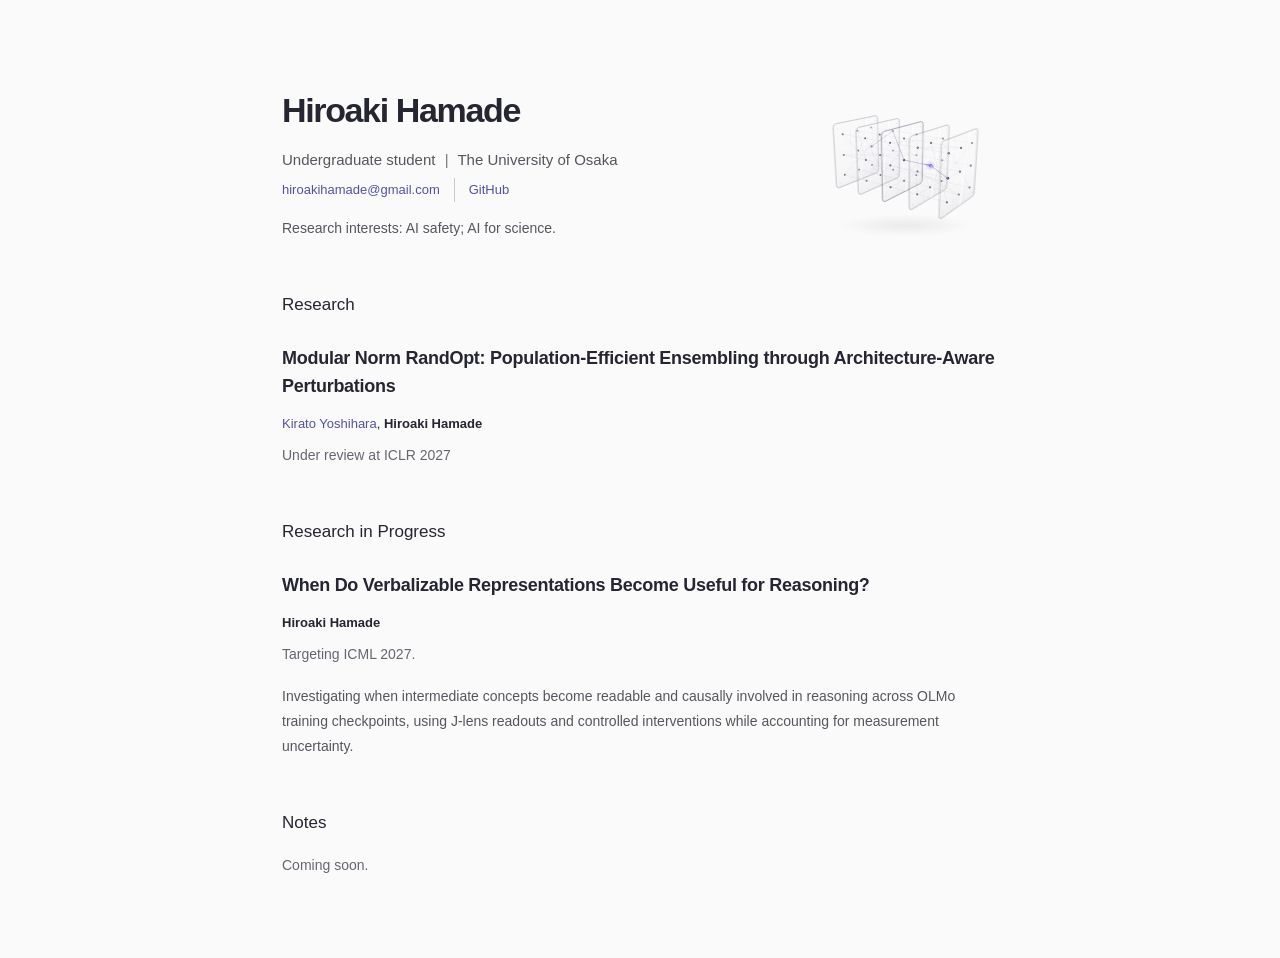
==== model.html @ 0128ebba "Update portfolio with day-night interactive artwork" ====
<!doctype html>
<html lang="en">
  <head>
    <meta charset="utf-8">
    <meta name="viewport" content="width=device-width, initial-scale=1">
    <meta name="theme-color" content="#fafafa">
    <meta name="robots" content="noindex, nofollow">
    <title>Hiroaki Hamade — model preview</title>
    <meta name="description" content="Local comparison of the neural-model illustration.">
    <link rel="icon" href="data:,">
    <link rel="stylesheet" href="styles.css?v=12">
    <script type="module" src="assets/neural-core.js?v=1"></script>
  </head>
  <body>
    <main>
      <header class="profile">
        <div class="profile-heading">
          <h1>Hiroaki Hamade</h1>
          <p class="affiliation">Undergraduate student <span class="separator" aria-hidden="true">|</span> The University of Osaka</p>
        </div>
        <div class="cosmic-art neural-art">
          <img class="cosmic-poster" src="assets/neural-core-poster.png" width="400" height="356" alt="Five translucent layers of neurons, linked by fine connections and a violet signal path.">
          <button class="cosmic-window" type="button" aria-label="Explore a neural network" aria-describedby="neural-instructions" hidden>
            <canvas aria-hidden="true"></canvas>
          </button>
          <span class="sr-only" id="neural-instructions">Hover over a neuron to reveal its connections. Drag to turn the network. Click, tap, or press Space to send a signal through a new path. Arrow keys rotate the view. Escape resets it. This is an artistic illustration, not a diagram of a specific AI model.</span>
        </div>
        <div class="profile-details">
          <ul class="profile-links" aria-label="Contact and links">
            <li><a href="mailto:hiroakihamade@gmail.com">hiroakihamade@gmail.com</a></li>
            <li><a href="https://github.com/hiroaki-hamade">GitHub</a></li>
          </ul>
          <p class="interests">Research interests: AI safety; AI for science.</p>
        </div>
      </header>

      <section aria-labelledby="research-heading">
        <h2 id="research-heading">Research</h2>
        <article aria-labelledby="paper-title">
          <h3 id="paper-title"><a href="https://kiratoyoshihara.github.io/Modular-Norm-RandOpt-page/">Modular Norm RandOpt: Population-Efficient Ensembling through Architecture-Aware Perturbations</a></h3>
          <p class="authors"><a href="https://kiratoyoshihara.github.io/">Kirato Yoshihara</a>, <strong>Hiroaki Hamade</strong></p>
          <p class="venue">Under review at ICLR 2027</p>
        </article>
      </section>

      <section aria-labelledby="progress-heading">
        <h2 id="progress-heading">Research in Progress</h2>
        <article aria-labelledby="progress-title">
          <h3 id="progress-title">When Do Verbalizable Representations Become Useful for Reasoning?</h3>
          <p class="authors"><strong>Hiroaki Hamade</strong></p>
          <p class="venue">Targeting ICML 2027.</p>
          <p class="summary">Investigating when intermediate concepts become readable and causally involved in reasoning across OLMo training checkpoints, using J-lens readouts and controlled interventions while accounting for measurement uncertainty.</p>
        </article>
      </section>

      <section class="notes" aria-labelledby="notes-heading">
        <h2 id="notes-heading">Notes</h2>
        <p>Coming soon.</p>
      </section>
    </main>
  </body>
</html>
---- styles.css ----
:root {
  color-scheme: light;
  font-family: "Helvetica Neue", Helvetica, Arial, sans-serif;
  color: #252631;
  background: #fafafa;
  -webkit-font-smoothing: antialiased;
}
* { box-sizing: border-box; }
body { margin: 0; font-size: 15px; line-height: 1.8; }
main { max-width: 788px; margin: 0 auto; padding: 88px 36px 80px; }
.profile { display: grid; grid-template-columns: minmax(0, 1fr) 188px; column-gap: 26px; align-items: start; }
.profile-heading { grid-column: 1; grid-row: 1; }
.profile-details { grid-column: 1; grid-row: 2; }
h1 { margin: 0; font-size: 34px; line-height: 1.3; font-weight: 600; letter-spacing: -.04em; }
a { color: #5352a0; text-decoration: none; }
a:hover { text-decoration: underline; text-underline-offset: 3px; }
a:focus-visible, button:focus-visible { outline: 2px solid #77717e; outline-offset: 4px; }
.affiliation { margin: 14px 0 5px; color: #55565e; }
.separator { padding: 0 5px; color: #777781; }
.profile-links { display: flex; flex-wrap: wrap; gap: 4px 14px; margin: 0; padding: 0; list-style: none; font-size: 13px; }
.profile-links a { overflow-wrap: anywhere; }
.profile-links li + li { border-left: 1px solid #c9c9d0; padding-left: 14px; }
.interests { margin: 14px 0 0; color: #55565e; font-size: 14px; }
.cosmic-art { grid-column: 2; grid-row: 1 / 3; position: relative; width: 188px; aspect-ratio: 400 / 356; margin: -10px -5px -12px 0; align-self: center; isolation: isolate; }
.cosmic-poster, .cosmic-window, .cosmic-window canvas { display: block; position: absolute; inset: 0; width: 100%; height: 100%; }
.cosmic-poster { object-fit: contain; }
.cosmic-window { appearance: none; border: 0; border-radius: 50%; margin: 0; padding: 0; background: transparent; cursor: grab; touch-action: none; -webkit-tap-highlight-color: transparent; user-select: none; }
.cosmic-window[hidden] { display: none; }
.cosmic-art[data-ready="true"] .cosmic-poster { visibility: hidden; }
.cosmic-art[data-dragging="true"] .cosmic-window { cursor: grabbing; }
.cosmic-window:focus-visible { outline: 1px solid #9f9182; outline-offset: 3px; }
.cosmic-trails { pointer-events: none; }
.sr-only { position: absolute; width: 1px; height: 1px; overflow: hidden; clip-path: inset(50%); white-space: nowrap; }
section { margin-top: 49px; }
h2 { margin: 0 0 25px; font-size: 17px; font-weight: 500; }
h3 { margin: 0 0 11px; font-size: 18px; line-height: 1.55; font-weight: 600; letter-spacing: -.015em; }
h3 a { color: #252631; }
h3 a:hover, h3 a:focus-visible { color: #5352a0; text-decoration: underline; text-underline-offset: 3px; }
.authors { margin: 0 0 7px; font-size: 13px; }
.authors strong { font-weight: 600; }
.venue { margin: 0; color: #666672; font-size: 14px; }
.summary { margin: 17px 0 0; font-size: 14px; color: #55565e; }
.notes h2 { margin-bottom: 14px; }
.notes p { margin: 0; color: #666672; font-size: 14px; }
::selection { background: #e5e2f4; }
@media (max-width: 680px) {
  .profile { grid-template-columns: minmax(0, 1fr) 144px; column-gap: 20px; }
  .cosmic-art { width: 144px; margin-right: 0; }
  h1 { font-size: 30px; }
}
@media (max-width: 520px) {
  main { padding: 48px 24px 60px; }
  .profile { grid-template-columns: minmax(0, 1fr) 92px; column-gap: 10px; }
  .profile-heading { display: contents; }
  h1 { grid-column: 1; grid-row: 1; align-self: center; font-size: 28px; }
  .cosmic-art { grid-column: 2; grid-row: 1; width: 92px; margin: -12px -3px -9px 0; }
  .affiliation { grid-column: 1 / -1; grid-row: 2; margin-top: 14px; }
  .profile-details { grid-column: 1 / -1; grid-row: 3; }
  .profile-links { flex-direction: column; gap: 4px; }
  .profile-links li + li { border-left: 0; padding-left: 0; }
  section { margin-top: 38px; }
}
@media (max-width: 360px) {
  .profile { grid-template-columns: minmax(0, 1fr) 76px; }
  .cosmic-art { width: 76px; }
  h1 { font-size: 27px; }
}
@media (forced-colors: active) {
  .cosmic-window:focus-visible { outline: 2px solid ButtonText; }
}
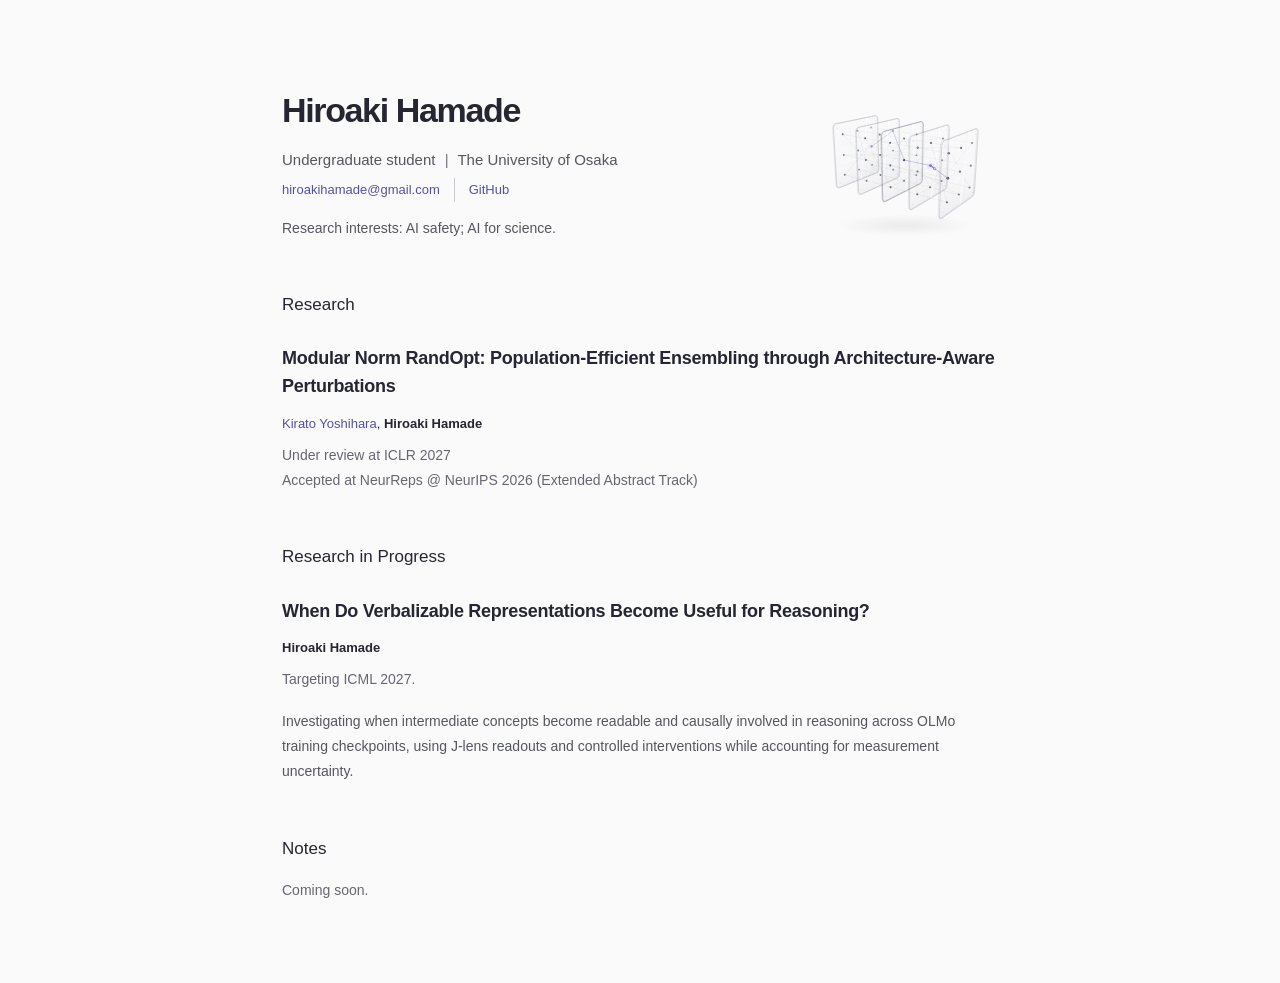
==== commit e3b80056: "Record NeurReps 2026 extended abstract acceptance" ====
--- a/model.html
+++ b/model.html
@@ -40,6 +40,7 @@
           <h3 id="paper-title"><a href="https://kiratoyoshihara.github.io/Modular-Norm-RandOpt-page/">Modular Norm RandOpt: Population-Efficient Ensembling through Architecture-Aware Perturbations</a></h3>
           <p class="authors"><a href="https://kiratoyoshihara.github.io/">Kirato Yoshihara</a>, <strong>Hiroaki Hamade</strong></p>
           <p class="venue">Under review at ICLR 2027</p>
+          <p class="venue">Accepted at NeurReps @ NeurIPS 2026 (Extended Abstract Track)</p>
         </article>
       </section>
 
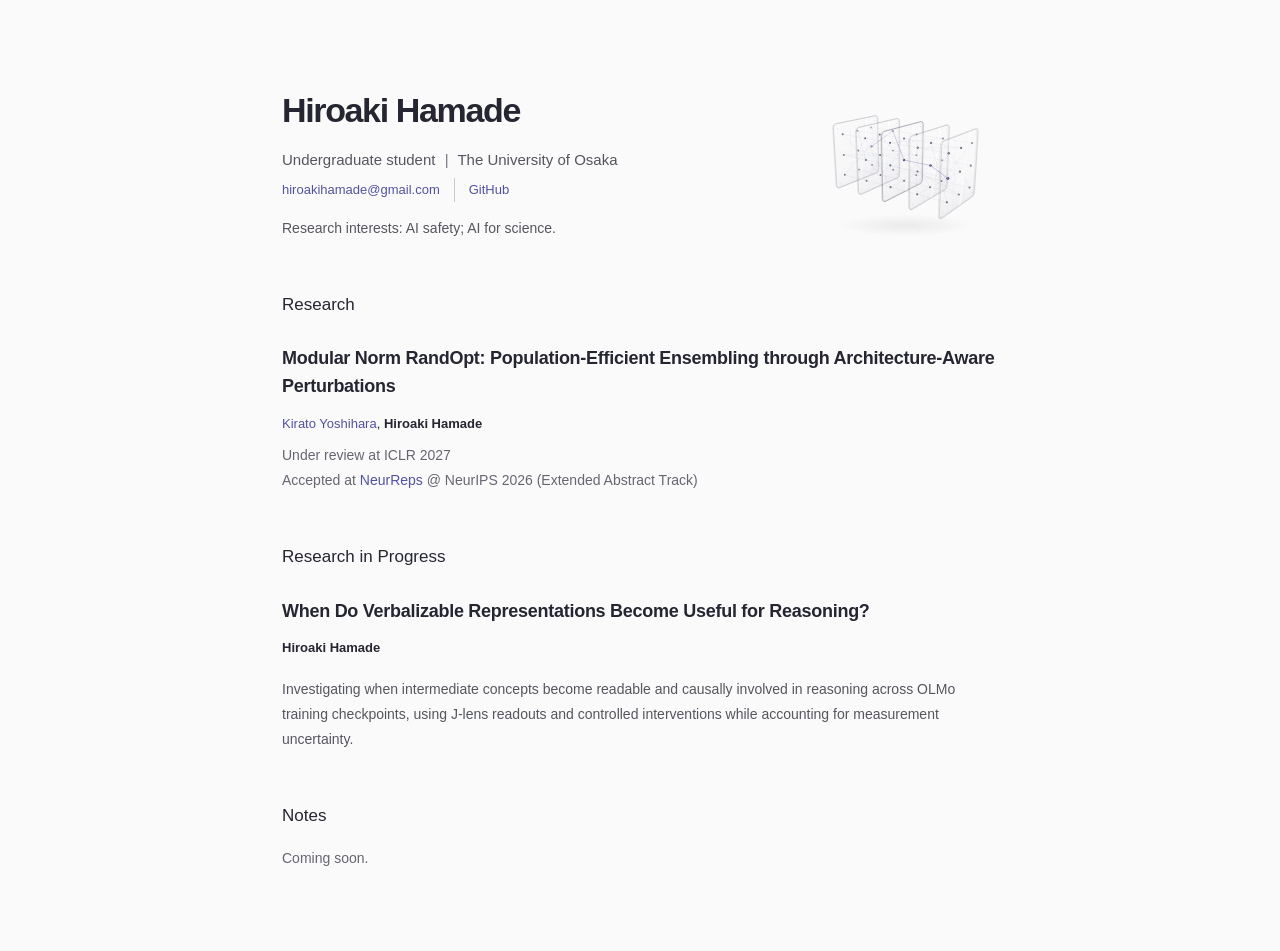
==== commit e648f359: "Link NeurReps and remove planned ICML target" ====
--- a/model.html
+++ b/model.html
@@ -40,7 +40,7 @@
           <h3 id="paper-title"><a href="https://kiratoyoshihara.github.io/Modular-Norm-RandOpt-page/">Modular Norm RandOpt: Population-Efficient Ensembling through Architecture-Aware Perturbations</a></h3>
           <p class="authors"><a href="https://kiratoyoshihara.github.io/">Kirato Yoshihara</a>, <strong>Hiroaki Hamade</strong></p>
           <p class="venue">Under review at ICLR 2027</p>
-          <p class="venue">Accepted at NeurReps @ NeurIPS 2026 (Extended Abstract Track)</p>
+          <p class="venue">Accepted at <a href="https://neurreps.org/">NeurReps</a> @ NeurIPS 2026 (Extended Abstract Track)</p>
         </article>
       </section>
 
@@ -49,7 +49,6 @@
         <article aria-labelledby="progress-title">
           <h3 id="progress-title">When Do Verbalizable Representations Become Useful for Reasoning?</h3>
           <p class="authors"><strong>Hiroaki Hamade</strong></p>
-          <p class="venue">Targeting ICML 2027.</p>
           <p class="summary">Investigating when intermediate concepts become readable and causally involved in reasoning across OLMo training checkpoints, using J-lens readouts and controlled interventions while accounting for measurement uncertainty.</p>
         </article>
       </section>
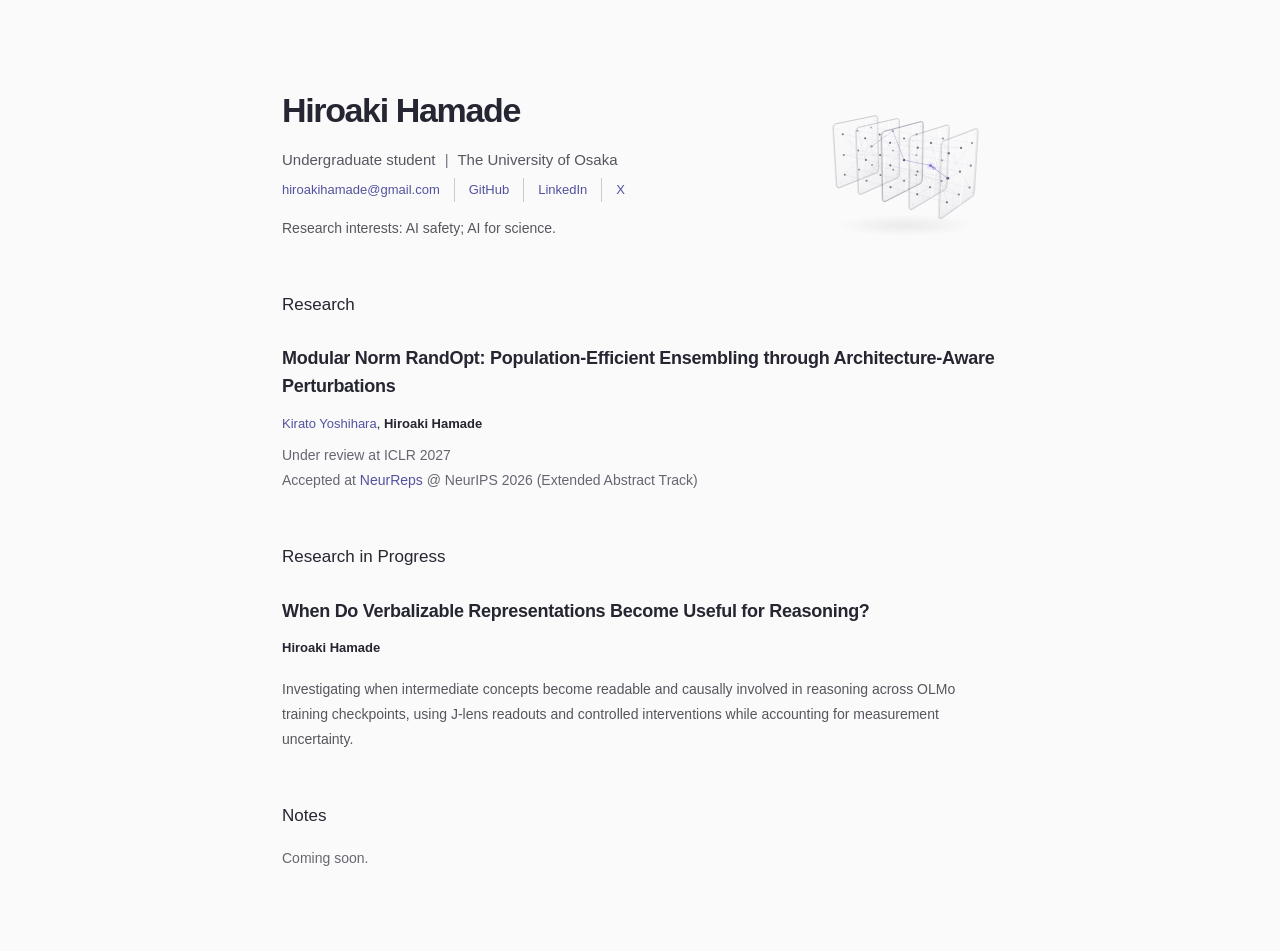
==== commit 692438da: "Add LinkedIn and X profile links" ====
--- a/model.html
+++ b/model.html
@@ -29,6 +29,8 @@
           <ul class="profile-links" aria-label="Contact and links">
             <li><a href="mailto:hiroakihamade@gmail.com">hiroakihamade@gmail.com</a></li>
             <li><a href="https://github.com/hiroaki-hamade">GitHub</a></li>
+            <li><a href="https://www.linkedin.com/in/hiroaki-hamade-239078340/">LinkedIn</a></li>
+            <li><a href="https://x.com/hiroakihamade">X</a></li>
           </ul>
           <p class="interests">Research interests: AI safety; AI for science.</p>
         </div>
